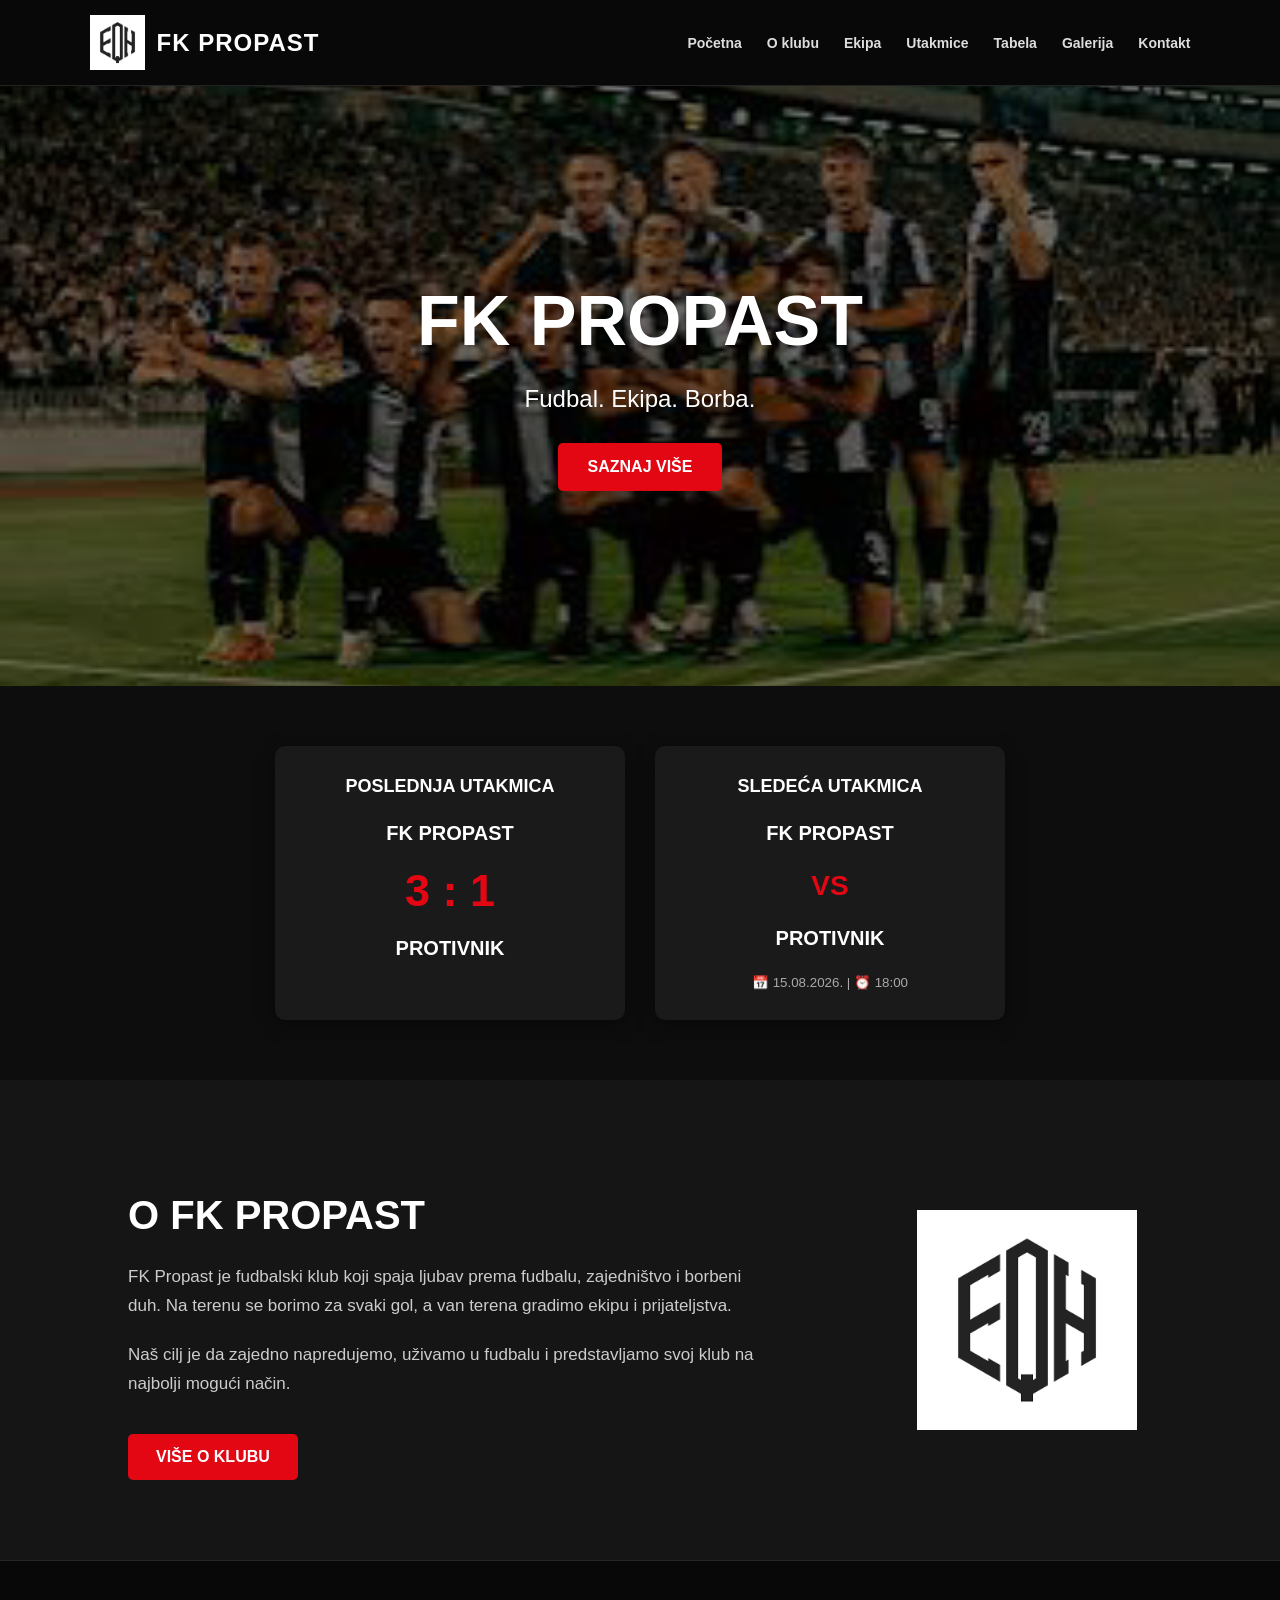
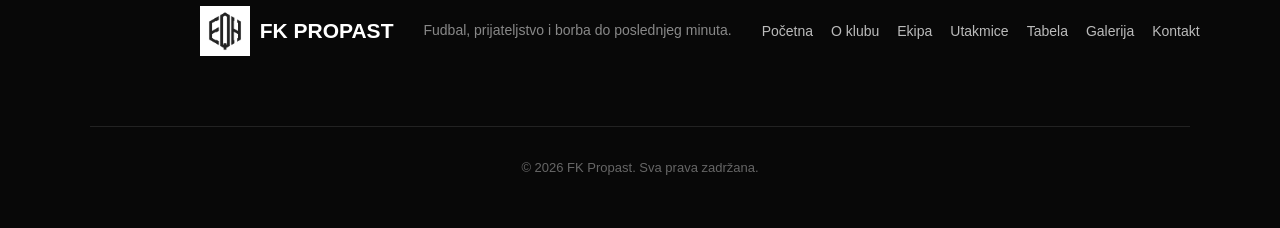
==== index.html @ aac12686 "Automatska izmena sajta" ====
<!DOCTYPE html>
<html lang="sr">
<head>
    <meta charset="UTF-8">
    <meta name="viewport" content="width=device-width, initial-scale=1.0">

    <title>FK Propast</title>
     <link rel="stylesheet" href="css/style.css">
</head>

<body>

<header>

    <div class="logo">
        <img src="assets/images/grb.png" alt="FK Propast">
        <h1>FK PROPAST</h1>
    </div>

    <button class="menu-toggle" onclick="toggleMenu()">☰</button>

    <nav id="main-nav">
        <a href="index.html">Početna</a>
        <a href="o-klubu.html">O klubu</a>
        <a href="ekipa.html">Ekipa</a>
        <a href="utakmice.html">Utakmice</a>
        <a href="tabela.html">Tabela</a>
        <a href="galerija.html">Galerija</a>
        <a href="kontakt.html">Kontakt</a>
    </nav>

</header>

<section class="hero">

    <div class="hero-content">
        <h2>FK PROPAST</h2>

            <p>Fudbal. Ekipa. Borba.</p>
        <div class="d-flex mt-4">
            <a href="#" class="hero-button">SAZNAJ VIŠE</a>
        </div>

    </div>

</section>

<section class="matches">

    <div class="match-box">
        <h3>POSLEDNJA UTAKMICA</h3>

        <p>FK PROPAST</p>

        <div class="score">
            3 : 1
        </div>

        <p>PROTIVNIK</p>
    </div>


    <div class="match-box">
        <h3>SLEDEĆA UTAKMICA</h3>

        <p>FK PROPAST</p>

        <div class="vs">
            VS
        </div>

        <p>PROTIVNIK</p>

        <small>📅 15.08.2026. | ⏰ 18:00</small>
    </div>

</section>

<section class="about">

    <div class="about-text">
        <h2>O FK PROPAST</h2>

        <p>
            FK Propast je fudbalski klub koji spaja ljubav prema fudbalu,
            zajedništvo i borbeni duh. Na terenu se borimo za svaki gol,
            a van terena gradimo ekipu i prijateljstva.
        </p>

        <p>
            Naš cilj je da zajedno napredujemo, uživamo u fudbalu i
            predstavljamo svoj klub na najbolji mogući način.
        </p>

        <a href="o-klubu.html" class="about-button">VIŠE O KLUBU</a>
    </div>

    <div class="about-logo">
        <img src="assets/images/grb.png" alt="Grb FK Propast">
    </div>

</section>


<footer>

    <div class="footer-content">

        <div class="footer-logo">
            <img src="assets/images/grb.png" alt="FK Propast">
            <h2>FK PROPAST</h2>
        </div>

        <p class="footer-description">
            Fudbal, prijateljstvo i borba do poslednjeg minuta.
        </p>

        <div class="footer-links">
            <a href="index.html">Početna</a>
            <a href="o-klubu.html">O klubu</a>
            <a href="ekipa.html">Ekipa</a>
            <a href="utakmice.html">Utakmice</a>
            <a href="tabela.html">Tabela</a>
            <a href="galerija.html">Galerija</a>
            <a href="kontakt.html">Kontakt</a>
        </div>

    </div>

    <div class="footer-bottom">
        <p>© 2026 FK Propast. Sva prava zadržana.</p>
    </div>

</footer>

<script src="js/script.js"></script>

</body>
</html>
---- css/style.css ----
body {
    margin: 0;
    font-family: Arial, sans-serif;
    background-color: #111;
    color: white;
}

header {
    background-color: #151515;
    padding: 20px 50px;
    display: flex;
    align-items: center;
    justify-content: space-between;
}

header h1 {
    margin: 0;
    font-size: 28px;
}

nav {
    display: flex;
    gap: 25px;
}

nav a {
    color: white;
    text-decoration: none;
    font-size: 16px;
}

.logo {
    display: flex;
    align-items: center;
    gap: 12px;
}

.logo img {
    width: 55px;
    height: 55px;
    object-fit: contain;
}

.logo h1 {
    margin: 0;
    font-size: 28px;
}

.hero {
    height: 600px;

    background-image:
        linear-gradient(
            rgba(0, 0, 0, 0.55),
            rgba(0, 0, 0, 0.55)
        ),
        url("../assets/images/stadion.png");

    background-size: cover;
    background-position: center;

    display: flex;
    align-items: center;
    justify-content: center;

    text-align: center;
}

.hero-content h2 {
    font-size: 70px;
    margin: 0 0 15px;
}

.hero-content p {
    font-size: 24px;
    margin-bottom: 30px;
}

.hero-button {
    display: inline-block;

    padding: 15px 30px;

    background-color: #e30613;
    color: white;

    text-decoration: none;
    font-weight: bold;

    border-radius: 5px;
}

.matches {
    display: flex;
    justify-content: center;
    gap: 30px;

    padding: 60px 30px;

    background-color: #0d0d0d;
}

.match-box {
    width: 350px;

    padding: 30px;

    background-color: #1a1a1a;

    text-align: center;

    border-radius: 10px;

    box-shadow: 0 5px 20px rgba(0, 0, 0, 0.4);
}

.match-box h3 {
    margin-top: 0;
    margin-bottom: 25px;

    font-size: 18px;
}

.match-box p {
    font-size: 20px;
    font-weight: bold;
}

.score {
    font-size: 45px;
    font-weight: bold;

    margin: 20px 0;

    color: #e30613;
}

.vs {
    font-size: 28px;
    font-weight: bold;

    margin: 25px 0;

    color: #e30613;
}

.match-box small {
    display: block;

    margin-top: 25px;

    color: #aaa;
}

.about {
    display: flex;
    align-items: center;
    justify-content: space-between;

    gap: 60px;

    padding: 80px 10%;

    background-color: #151515;
}

.about-text {
    max-width: 650px;
}

.about-text h2 {
    font-size: 40px;
    margin-bottom: 25px;
}

.about-text p {
    color: #ccc;
    font-size: 17px;
    line-height: 1.7;

    margin-bottom: 20px;
}

.about-button {
    display: inline-block;

    margin-top: 15px;

    padding: 14px 28px;

    background-color: #e30613;
    color: white;

    text-decoration: none;
    font-weight: bold;

    border-radius: 5px;
}

.about-logo {
    display: flex;
    justify-content: center;
    align-items: center;

    min-width: 250px;
}

.about-logo img {
    width: 220px;
    height: 220px;

    object-fit: contain;
}

footer {
    background-color: #080808;
    padding-top: 50px;
}

.footer-content {
    display: flex;
    justify-content: space-between;
    align-items: center;

    padding: 0 10% 40px;
}

.footer-logo {
    display: flex;
    align-items: center;
    gap: 15px;
}

.footer-logo img {
    width: 55px;
    height: 55px;
    object-fit: contain;
}

.footer-logo h2 {
    margin: 0;
    font-size: 24px;
}

.footer-links {
    display: flex;
    gap: 25px;
}

.footer-links a {
    color: #ccc;
    text-decoration: none;
    font-size: 14px;
}

.footer-links a:hover {
    color: #e30613;
}

.footer-bottom {
    border-top: 1px solid #222;

    text-align: center;

    padding: 20px;

    color: #777;
    font-size: 13px;
}

.team-header {
    text-align: center;

    padding: 70px 20px 40px;

    background-color: #111;
}

.team-header h2 {
    margin: 0;

    font-size: 50px;
}

.team-header p {
    margin-top: 15px;

    color: #aaa;

    font-size: 18px;
}

.players {
    display: flex;
    justify-content: center;
    flex-wrap: wrap;
    gap: 30px;

    padding: 30px 10% 80px;

    background-color: #111;
}

.player-card {
    width: 280px;

    background-color: #1a1a1a;

    border-radius: 10px;

    overflow: hidden;

    box-shadow: 0 5px 20px rgba(0, 0, 0, 0.4);
}

.player-image {
    width: 100%;
    height: 330px;

    background-color: #222;

    overflow: hidden;
}

.player-image img {
    width: 100%;
    height: 100%;

    object-fit: cover;
}

.player-info {
    position: relative;

    padding: 20px;

    text-align: center;
}

.player-info h3 {
    margin: 5px 0;

    font-size: 22px;
}

.player-info p {
    margin: 0;

    color: #aaa;
}

.player-number {
    position: absolute;

    top: -35px;
    right: 15px;

    width: 55px;
    height: 55px;

    display: flex;
    align-items: center;
    justify-content: center;

    background-color: #e30613;

    border-radius: 50%;

    font-size: 22px;
    font-weight: bold;
}

.players-section {
    background-color: #111;
    padding: 20px 10px 70px;
}

.position-title {
    text-align: center;

    font-size: 32px;

    margin: 0 0 30px;

    position: relative;
}

.position-title::after {
    content: "";

    display: block;

    width: 60px;
    height: 4px;

    background-color: #e30613;

    margin: 12px auto 0;
}

.club-header {
    text-align: center;
    padding: 70px 20px 50px;
    background-color: #111;
}

.club-header h2 {
    margin: 0;
    font-size: 50px;
}

.club-header p {
    margin-top: 15px;
    color: #aaa;
    font-size: 18px;
}

.club-story {
    display: flex;
    align-items: center;
    justify-content: space-between;
    gap: 70px;

    padding: 80px 10%;

    background-color: #151515;
}

.club-text {
    max-width: 700px;
}

.club-text h2 {
    font-size: 36px;
    margin-bottom: 25px;
}

.club-text p {
    color: #ccc;
    font-size: 17px;
    line-height: 1.8;
    margin-bottom: 20px;
}

.club-logo {
    display: flex;
    justify-content: center;
    align-items: center;

    min-width: 250px;
}

.club-logo img {
    width: 230px;
    height: 230px;
    object-fit: contain;
}
.matches-header {
    text-align: center;

    padding: 70px 20px 50px;

    background-color: #111;
}

.matches-header h2 {
    margin: 0;

    font-size: 50px;
}

.matches-header p {
    margin-top: 15px;

    color: #aaa;

    font-size: 18px;
}

.games {
    padding: 50px 10% 80px;

    background-color: #151515;
}

.games > h2 {
    text-align: center;

    margin-bottom: 35px;

    font-size: 30px;
}

.game-card {
    max-width: 900px;

    margin: 0 auto 60px;

    padding: 30px;

    background-color: #1f1f1f;

    border-radius: 10px;

    display: grid;

    grid-template-columns: 1fr 100px 100px 1fr;

    align-items: center;

    gap: 20px;

    text-align: center;

    box-shadow: 0 5px 20px rgba(0, 0, 0, 0.4);
}

.game-date {
    grid-column: 1 / -1;

    color: #aaa;

    font-size: 14px;
}

.team {
    font-size: 20px;

    font-weight: bold;
}

.game-score {
    font-size: 32px;

    font-weight: bold;

    color: #e30613;
}

.vs-score {
    font-size: 25px;
}

.game-info {
    grid-column: 1 / -1;

    color: #aaa;

    font-size: 14px;

    margin-top: 10px;
}

.next-title {
    margin-top: 20px;
}

.table-header {
    text-align: center;

    padding: 70px 20px 50px;

    background-color: #111;
}

.table-header h2 {
    margin: 0;

    font-size: 50px;
}

.table-header p {
    margin-top: 15px;

    color: #aaa;

    font-size: 18px;
}

.league-table {
    padding: 50px 10% 80px;

    background-color: #151515;

    overflow-x: auto;
}

.league-table table {
    width: 100%;

    max-width: 1100px;

    margin: 0 auto;

    border-collapse: collapse;

    background-color: #1f1f1f;
}

.league-table th {
    background-color: #e30613;

    color: white;

    padding: 18px 12px;

    font-size: 14px;
}

.league-table td {
    padding: 18px 12px;

    text-align: center;

    border-bottom: 1px solid #333;

    color: #ddd;
}

.league-table td:nth-child(2) {
    text-align: left;

    font-weight: bold;
}

.league-table tbody tr:hover {
    background-color: #292929;
}

.league-table tbody tr:first-child {
    background-color: #252525;
}

.league-table tbody tr:first-child td {
    color: white;

    font-weight: bold;
}

.gallery-header {
    text-align: center;

    padding: 70px 20px 50px;

    background-color: #111;
}

.gallery-header h2 {
    margin: 0;

    font-size: 50px;
}

.gallery-header p {
    margin-top: 15px;

    color: #aaa;

    font-size: 18px;
}

.gallery {
    display: grid;

    grid-template-columns: repeat(3, 1fr);

    gap: 25px;

    padding: 50px 10% 80px;

    background-color: #151515;
}

.gallery-item {
    height: 250px;

    overflow: hidden;

    border-radius: 10px;

    background-color: #222;
}

.gallery-item img {
    width: 100%;
    height: 100%;

    object-fit: cover;

    transition: transform 0.4s ease;
}

.gallery-item:hover img {
    transform: scale(1.08);
}

.contact-header {
    text-align: center;
    padding: 70px 20px 50px;
    background-color: #111;
}

.contact-header h2 {
    margin: 0;
    font-size: 50px;
}

.contact-header p {
    margin-top: 15px;
    color: #aaa;
    font-size: 18px;
}

.contact-section {
    display: flex;
    justify-content: center;
    gap: 80px;

    padding: 70px 10% 90px;

    background-color: #151515;
}

.contact-info,
.contact-form {
    width: 45%;
    max-width: 500px;
}

.contact-info h2,
.contact-form h2 {
    font-size: 30px;
    margin-bottom: 25px;
}

.contact-info > p {
    color: #bbb;
    line-height: 1.7;
    margin-bottom: 35px;
}

.contact-item {
    display: flex;
    flex-direction: column;
    gap: 7px;

    margin-bottom: 25px;

    padding-bottom: 20px;

    border-bottom: 1px solid #333;
}

.contact-item strong {
    font-size: 17px;
}

.contact-item span {
    color: #aaa;
}

.contact-form form {
    display: flex;
    flex-direction: column;
    gap: 15px;
}

.contact-form input,
.contact-form textarea {
    width: 100%;
    box-sizing: border-box;

    padding: 15px;

    border: 1px solid #333;
    border-radius: 5px;

    background-color: #202020;
    color: white;

    font-family: inherit;
    font-size: 15px;
}

.contact-form input:focus,
.contact-form textarea:focus {
    outline: none;

    border-color: #e30613;
}

.contact-form textarea {
    resize: vertical;
}

.contact-form button {
    padding: 15px;

    border: none;
    border-radius: 5px;

    background-color: #e30613;
    color: white;

    font-size: 16px;
    font-weight: bold;

    cursor: pointer;
}

.contact-form button:hover {
    background-color: #b80510;
}

header {
    display: flex;
    justify-content: space-between;
    align-items: center;

    padding: 15px 7%;

    background-color: #080808;

    border-bottom: 1px solid #222;
}

.logo {
    display: flex;
    align-items: center;

    gap: 12px;
}

.logo img {
    width: 55px;
    height: 55px;

    object-fit: contain;
}

.logo h1 {
    margin: 0;

    font-size: 24px;

    letter-spacing: 1px;
}

nav {
    display: flex;

    align-items: center;

    gap: 25px;
}

nav a {
    color: #ddd;

    text-decoration: none;

    font-size: 14px;

    font-weight: bold;

    transition: color 0.3s ease;
}

nav a:hover {
    color: #e30613;
}

@media (max-width: 768px) {

    header {
        flex-direction: column;
        gap: 20px;
        padding: 20px;
    }

    nav {
        flex-wrap: wrap;
        justify-content: center;
        gap: 15px;
    }

    nav a {
        font-size: 13px;
    }

    .logo h1 {
        font-size: 21px;
    }

    .hero {
        min-height: 60vh;
    }

    .matches {
        flex-direction: column;
        align-items: center;
        padding: 40px 20px;
    }

    .match-box {
        width: 100%;
        max-width: 350px;
        box-sizing: border-box;
    }

    .about {
        flex-direction: column;
        text-align: center;
        padding: 60px 25px;
    }

    .about-logo {
        min-width: auto;
    }

    .club-story {
        flex-direction: column;
        text-align: center;
        padding: 60px 25px;
    }

    .club-logo {
        min-width: auto;
    }

    .game-card {
        grid-template-columns: 1fr;
        gap: 15px;
    }

    .game-date,
    .game-info {
        grid-column: auto;
    }

    .gallery {
        grid-template-columns: 1fr;
        padding: 40px 20px 60px;
    }

    .gallery-item {
        height: 280px;
    }

    .contact-section {
        flex-direction: column;
        gap: 50px;
        padding: 60px 25px;
    }

    .contact-info,
    .contact-form {
        width: 100%;
        max-width: none;
    }

    .league-table {
        padding: 40px 15px 60px;
    }

    .table-header h2,
    .matches-header h2,
    .gallery-header h2,
    .contact-header h2,
    .club-header h2 {
        font-size: 38px;
    }

}

.menu-toggle {
    display: none;

    background: none;
    border: none;

    color: white;

    font-size: 30px;

    cursor: pointer;
}

@media (max-width: 768px) {

    header {
        display: flex;
        flex-direction: row;
        justify-content: space-between;
        align-items: center;

        width: 100%;
        box-sizing: border-box;

        padding: 12px 18px;
    }

    .logo {
        display: flex;
        align-items: center;
        gap: 8px;
    }

    .logo img {
        width: 45px;
        height: 45px;
    }

    .logo h1 {
        font-size: 19px;
    }

    .menu-toggle {
        display: block;

        position: static;

        width: 45px;
        height: 45px;

        padding: 0;

        font-size: 28px;
    }

    nav {
        display: none;
    }

    nav.active {
        display: flex;

        position: absolute;

        top: 70px;
        left: 0;

        width: 100%;

        box-sizing: border-box;

        padding: 20px;

        background-color: #080808;

        flex-direction: column;
        align-items: center;

        gap: 18px;

        z-index: 1000;
    }

}

.menu-toggle {
    display: none;
}

@media (max-width: 768px) {

    header {
        position: relative;
        display: flex;
        flex-direction: row;
        justify-content: space-between;
        align-items: center;
        width: 100%;
        box-sizing: border-box;
        padding: 12px 18px;
    }

    .logo {
        display: flex;
        align-items: center;
        gap: 8px;
    }

    .logo img {
        width: 45px;
        height: 45px;
    }

    .logo h1 {
        font-size: 19px;
    }

    .menu-toggle {
        display: block;
        background: none;
        border: none;
        color: white;
        font-size: 28px;
        cursor: pointer;
        width: 45px;
        height: 45px;
        padding: 0;
    }

    header nav {
        display: none;
    }

    header nav.active {
        display: flex;

        position: absolute;
        top: 100%;
        left: 0;

        width: 100%;

        box-sizing: border-box;

        flex-direction: column;
        align-items: center;

        gap: 18px;

        padding: 20px 0;

        background-color: #080808;

        z-index: 9999;
    }

    header nav.active a {
        display: block;
    }
}

html,
body {
    width: 100%;
    max-width: 100%;
    margin: 0;
    padding: 0;
    overflow-x: hidden;
}

* {
    box-sizing: border-box;
}

main {
    width: 100%;
    max-width: 100%;
}

footer {
    width: 100%;
    box-sizing: border-box;

    background-color: #080808;

    border-top: 1px solid #252525;

    padding: 45px 7% 20px;

    text-align: center;
}

.footer-content {
    max-width: 1100px;

    margin: 0 auto;
}

.footer-logo {
    display: flex;
    justify-content: center;
    align-items: center;

    gap: 12px;

    margin-bottom: 15px;
}

.footer-logo img {
    width: 55px;
    height: 55px;

    object-fit: contain;
}

.footer-logo h2 {
    margin: 0;

    font-size: 22px;
}

.footer-content p {
    color: #888;

    font-size: 14px;

    margin: 10px 0;
}

.footer-links {
    display: flex;

    justify-content: center;

    flex-wrap: wrap;

    gap: 22px;

    margin: 25px 0;
}

.footer-links a {
    color: #bbb;

    text-decoration: none;

    font-size: 14px;

    transition: color 0.3s ease;
}

.footer-links a:hover {
    color: #e30613;
}

.footer-bottom {
    margin-top: 30px;

    padding-top: 20px;

    border-top: 1px solid #222;

    color: #666;

    font-size: 13px;
}

@media (max-width: 768px) {

    footer {
        width: 100%;
        padding: 35px 20px 20px;
        text-align: center;
    }

    .footer-content {
        width: 100%;
    }

    .footer-logo {
        display: flex;
        flex-direction: column;
        justify-content: center;
        align-items: center;
        gap: 8px;
    }

    .footer-logo img {
        width: 55px;
        height: 55px;
    }

    .footer-logo h2 {
        font-size: 20px;
    }

    .footer-description {
        line-height: 1.5;
        margin: 15px 0 25px;
    }

    .footer-links {
        display: flex;
        flex-direction: column;
        align-items: center;
        justify-content: center;

        width: 100%;

        gap: 14px;

        margin: 25px 0;
    }

    .footer-links a {
        display: block;
        width: 100%;
        text-align: center;
    }

    .footer-bottom {
        line-height: 1.6;
        margin-top: 25px;
    }

}

}

.footer-description {
    color: #888;
    font-size: 14px;
    margin: 10px 0 20px;
}

.footer-links a {
    transition: all 0.3s ease;
}

.footer-links a:hover {
    color: #e30613;
    transform: translateY(-2px);
}

@media (max-width: 768px) {

    footer .footer-links {
        display: flex !important;
        flex-direction: column !important;
        align-items: center !important;
        justify-content: center !important;

        width: 100% !important;

        gap: 14px !important;
    }

    footer .footer-links a {
        display: block !important;
        width: 100% !important;

        text-align: center !important;
    }

}

@media (max-width: 768px) {

    footer .footer-content {
        display: flex !important;
        flex-direction: column !important;
        align-items: center !important;
        justify-content: center !important;
        width: 100% !important;
    }

    footer .footer-logo {
        display: flex !important;
        flex-direction: column !important;
        align-items: center !important;
        justify-content: center !important;
        width: 100% !important;
        margin-bottom: 15px !important;
    }

    footer .footer-description {
        display: block !important;
        width: 100% !important;
        max-width: 280px !important;
        text-align: center !important;
        margin: 10px auto 20px !important;
    }

    footer .footer-links {
        display: flex !important;
        flex-direction: column !important;
        align-items: center !important;
        justify-content: center !important;
        width: 100% !important;
        gap: 14px !important;
        margin: 15px 0 25px !important;
    }

    footer .footer-links a {
        display: block !important;
        width: auto !important;
        text-align: center !important;
    }

}

@media (min-width: 769px) {

    footer .footer-content {
        display: flex !important;
        align-items: center !important;
        justify-content: space-between !important;
        gap: 30px !important;

        width: 100% !important;
        max-width: 1200px !important;
        margin: 0 auto !important;
    }

    footer .footer-logo {
        display: flex !important;
        align-items: center !important;
        justify-content: flex-start !important;

        gap: 10px !important;
        margin: 0 !important;

        flex-shrink: 0 !important;
    }

    footer .footer-logo img {
        width: 50px !important;
        height: 50px !important;
    }

    footer .footer-logo h2 {
        font-size: 21px !important;
        white-space: nowrap !important;
    }

    footer .footer-description {
        margin: 0 !important;

        text-align: center !important;

        max-width: 280px !important;

        line-height: 1.5;
    }

    footer .footer-links {
        display: flex !important;
        flex-direction: row !important;

        align-items: center !important;
        justify-content: flex-end !important;

        gap: 18px !important;

        margin: 0 !important;

        flex-wrap: nowrap !important;
    }

    footer .footer-links a {
        width: auto !important;

        white-space: nowrap !important;
    }

}

@media (min-width: 769px) {

    footer .footer-description {
        max-width: none !important;
        white-space: nowrap !important;
    }

}
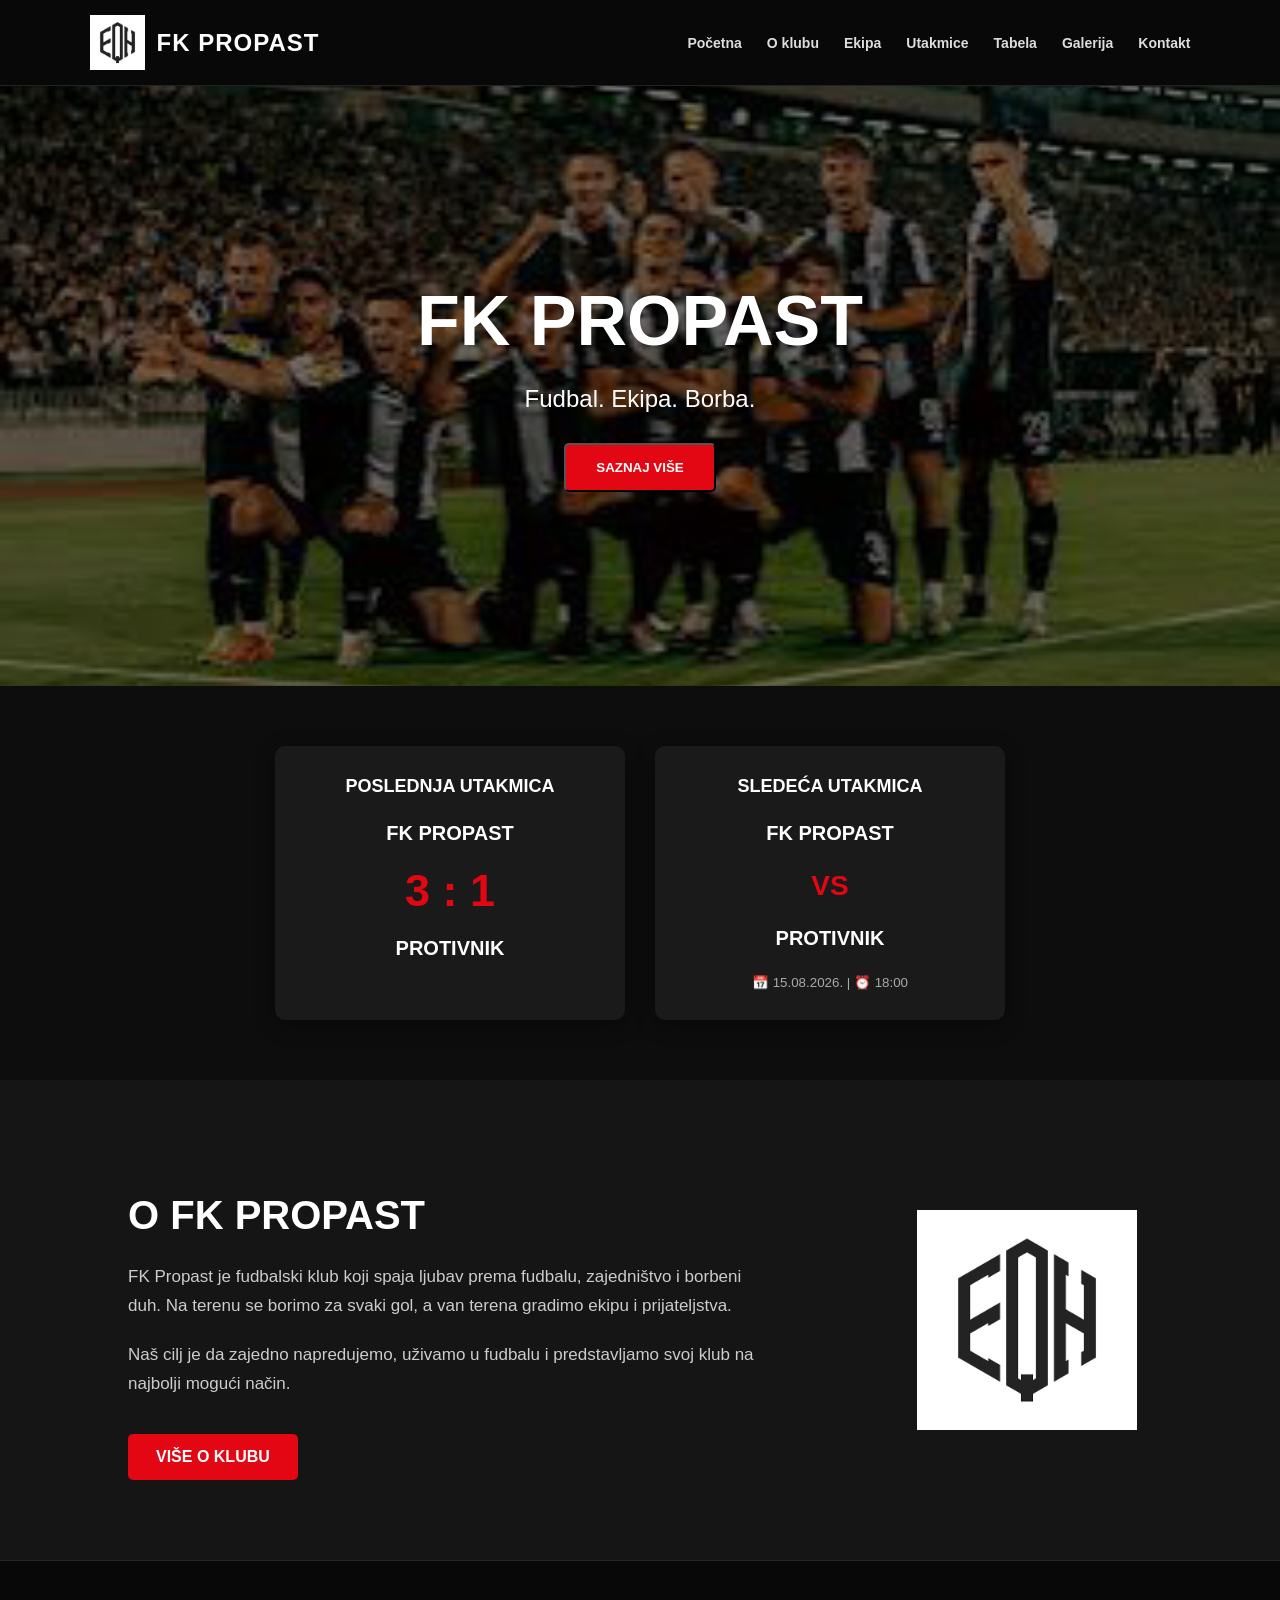
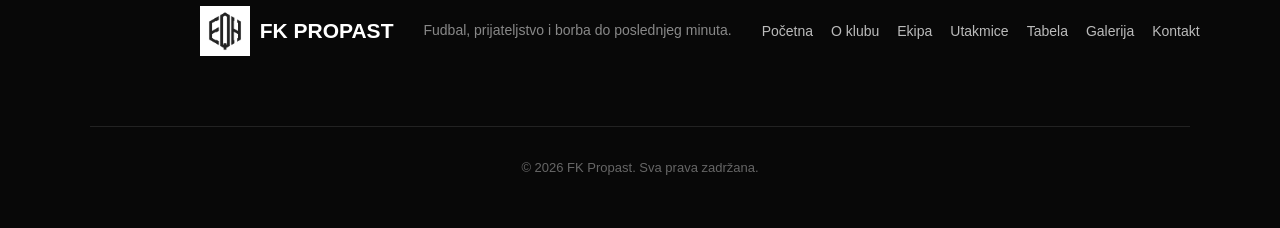
==== commit 84386585: "Automatska izmena sajta" ====
--- a/index.html
+++ b/index.html
@@ -37,15 +37,13 @@
         <h2>FK PROPAST</h2>
 
             <p>Fudbal. Ekipa. Borba.</p>
-        <div class="d-flex mt-4">
-            <a href="#" class="hero-button">SAZNAJ VIŠE</a>
-        </div>
 
+            <button class="hero-button" onclick="promeniTekst()">SAZNAJ VIŠE</button>
     </div>
 
 </section>
 
-<section class="matches">
+<section id="vise" class="matches">
 
     <div class="match-box">
         <h3>POSLEDNJA UTAKMICA</h3>
--- a/css/style.css
+++ b/css/style.css
@@ -82,12 +82,17 @@
     padding: 15px 30px;
 
     background-color: #e30613;
+    transition: 0.3s;
     color: white;
 
     text-decoration: none;
     font-weight: bold;
 
     border-radius: 5px;
+}
+
+.hero-button:hover {
+    background-color: #b5000b;
 }
 
 .matches {
@@ -1300,7 +1305,7 @@
 
 }
 
-}
+
 
 .footer-description {
     color: #888;
@@ -1457,4 +1462,8 @@
         white-space: nowrap !important;
     }
 
+}
+
+html {
+    scroll-behavior: smooth;
 }
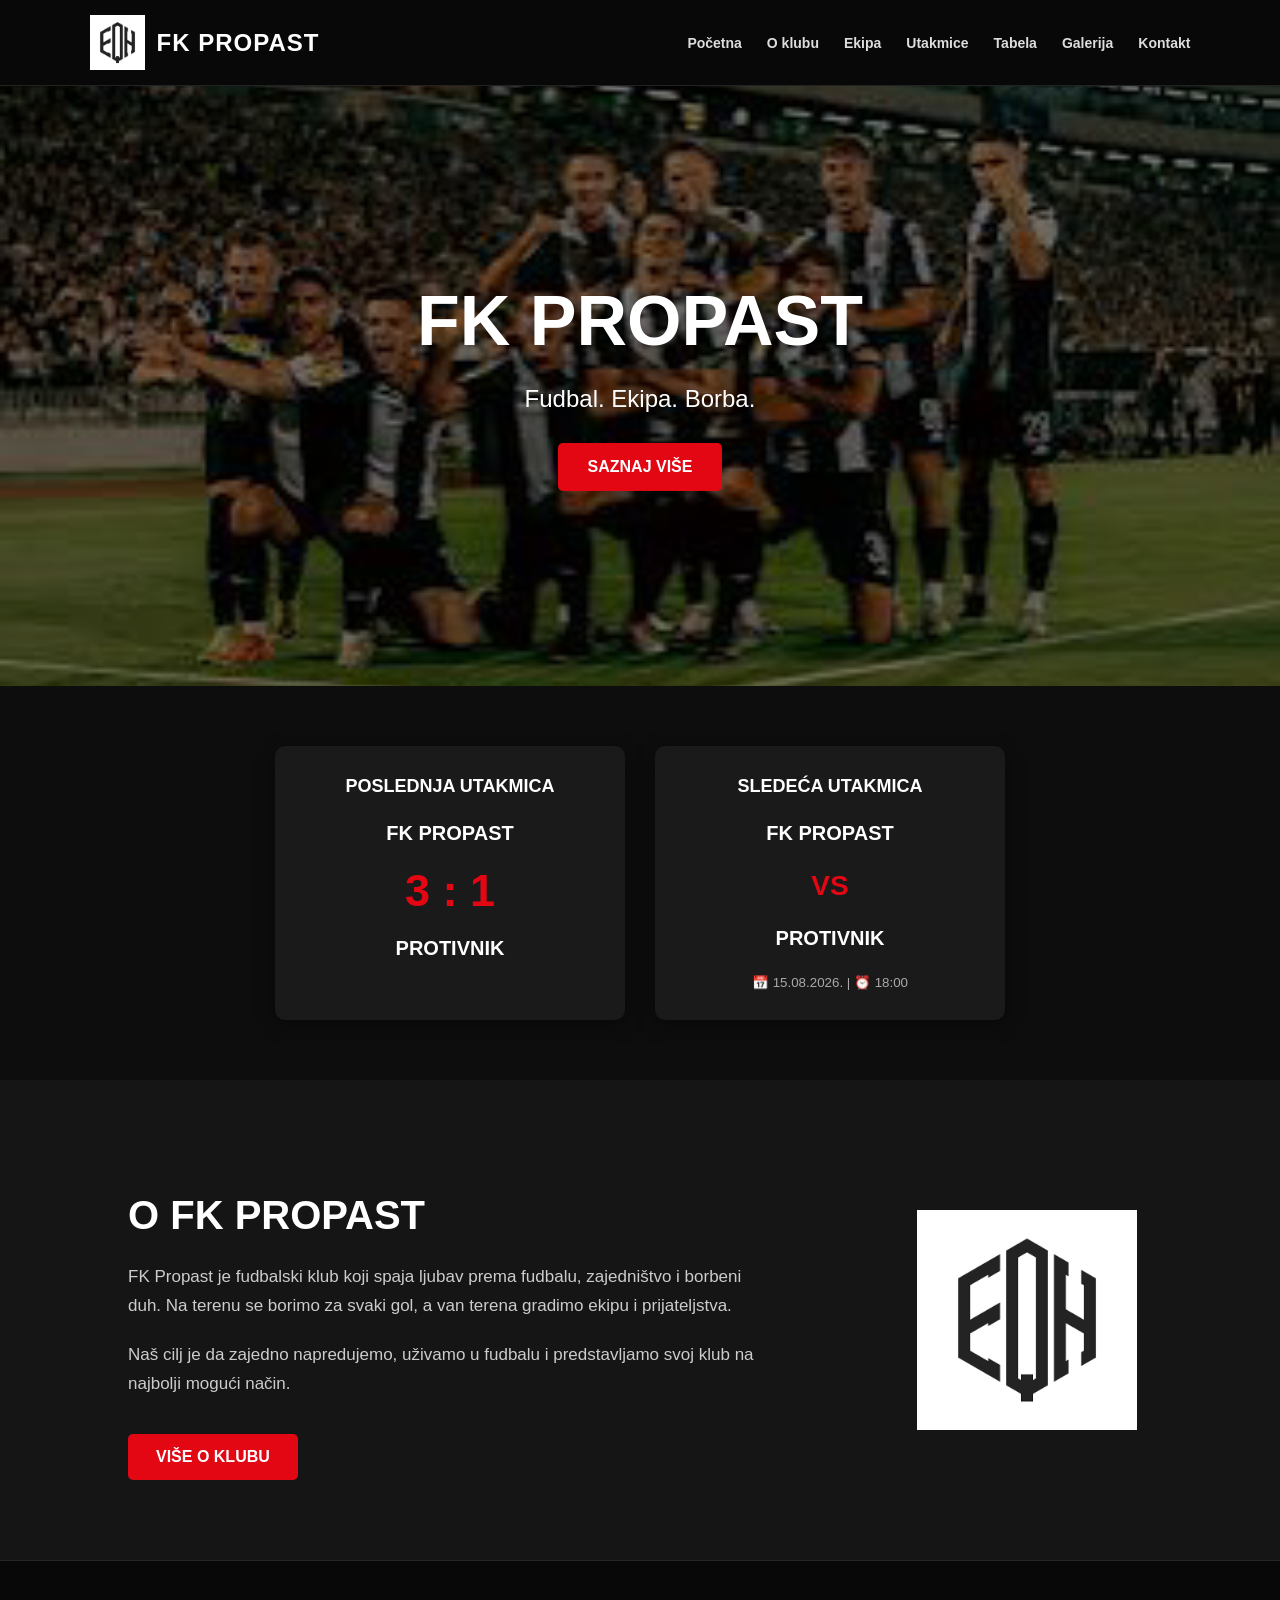
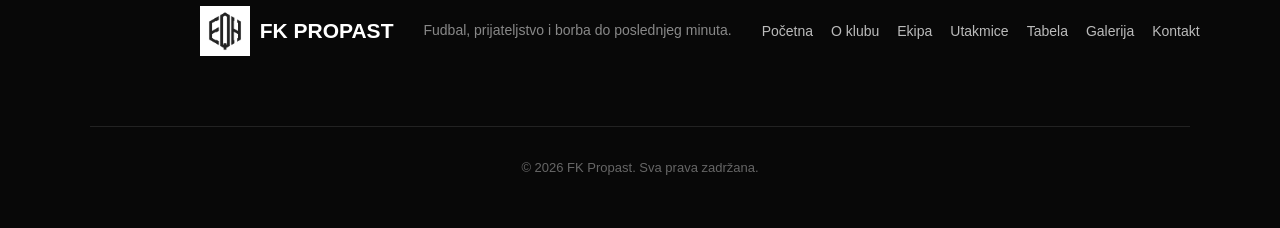
==== commit 7c24c698: "Automatska izmena sajta" ====
--- a/index.html
+++ b/index.html
@@ -38,7 +38,7 @@
 
             <p>Fudbal. Ekipa. Borba.</p>
 
-            <button class="hero-button" onclick="promeniTekst()">SAZNAJ VIŠE</button>
+          <a href="#vise" class="hero-button">SAZNAJ VIŠE</a>
     </div>
 
 </section>
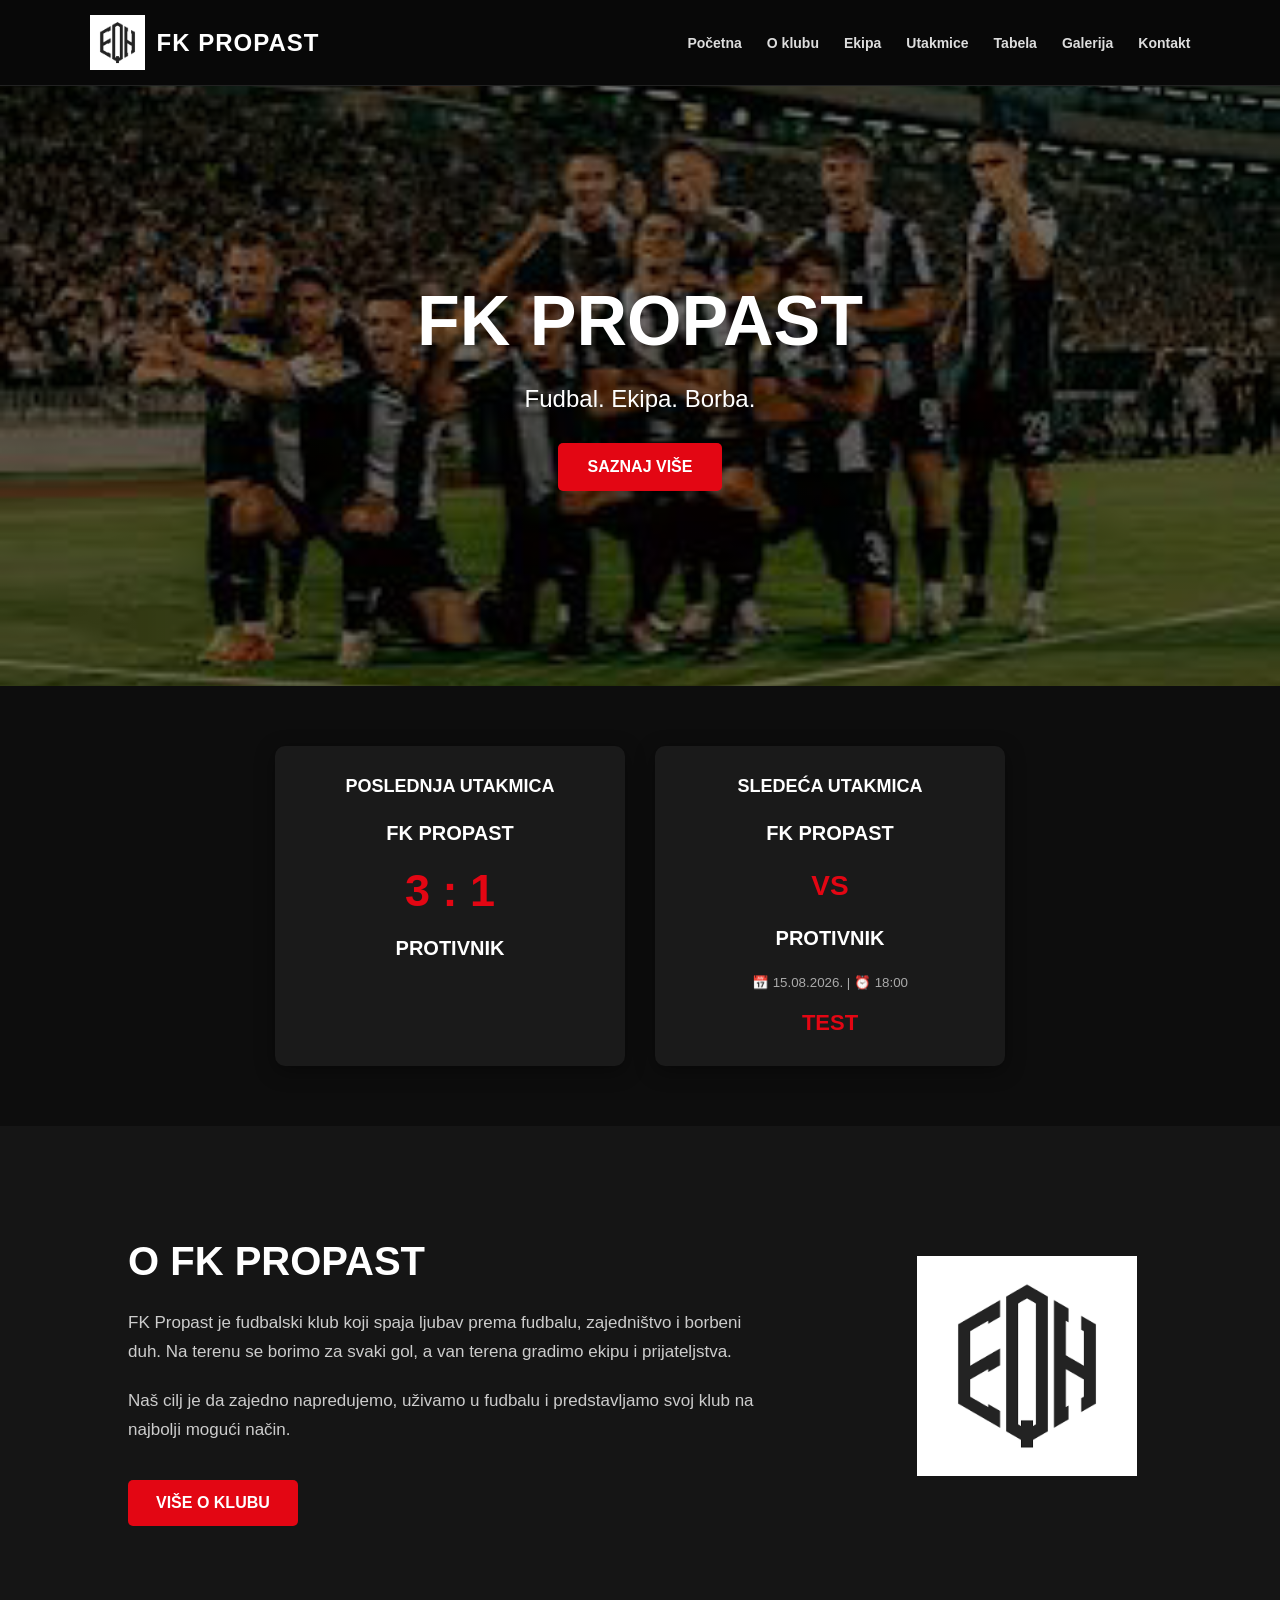
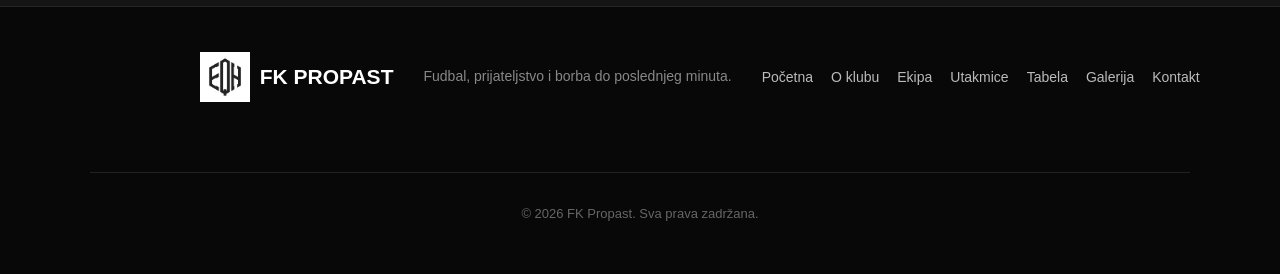
==== commit f7ce15eb: "Automatska izmena sajta" ====
--- a/index.html
+++ b/index.html
@@ -70,6 +70,9 @@
         <p>PROTIVNIK</p>
 
         <small>📅 15.08.2026. | ⏰ 18:00</small>
+
+        <div id="countdown"></div>
+
     </div>
 
 </section>
--- a/css/style.css
+++ b/css/style.css
@@ -1466,4 +1466,11 @@
 
 html {
     scroll-behavior: smooth;
+}
+
+#countdown {
+    margin-top: 20px;
+    font-size: 22px;
+    font-weight: bold;
+    color: #e30613;
 }
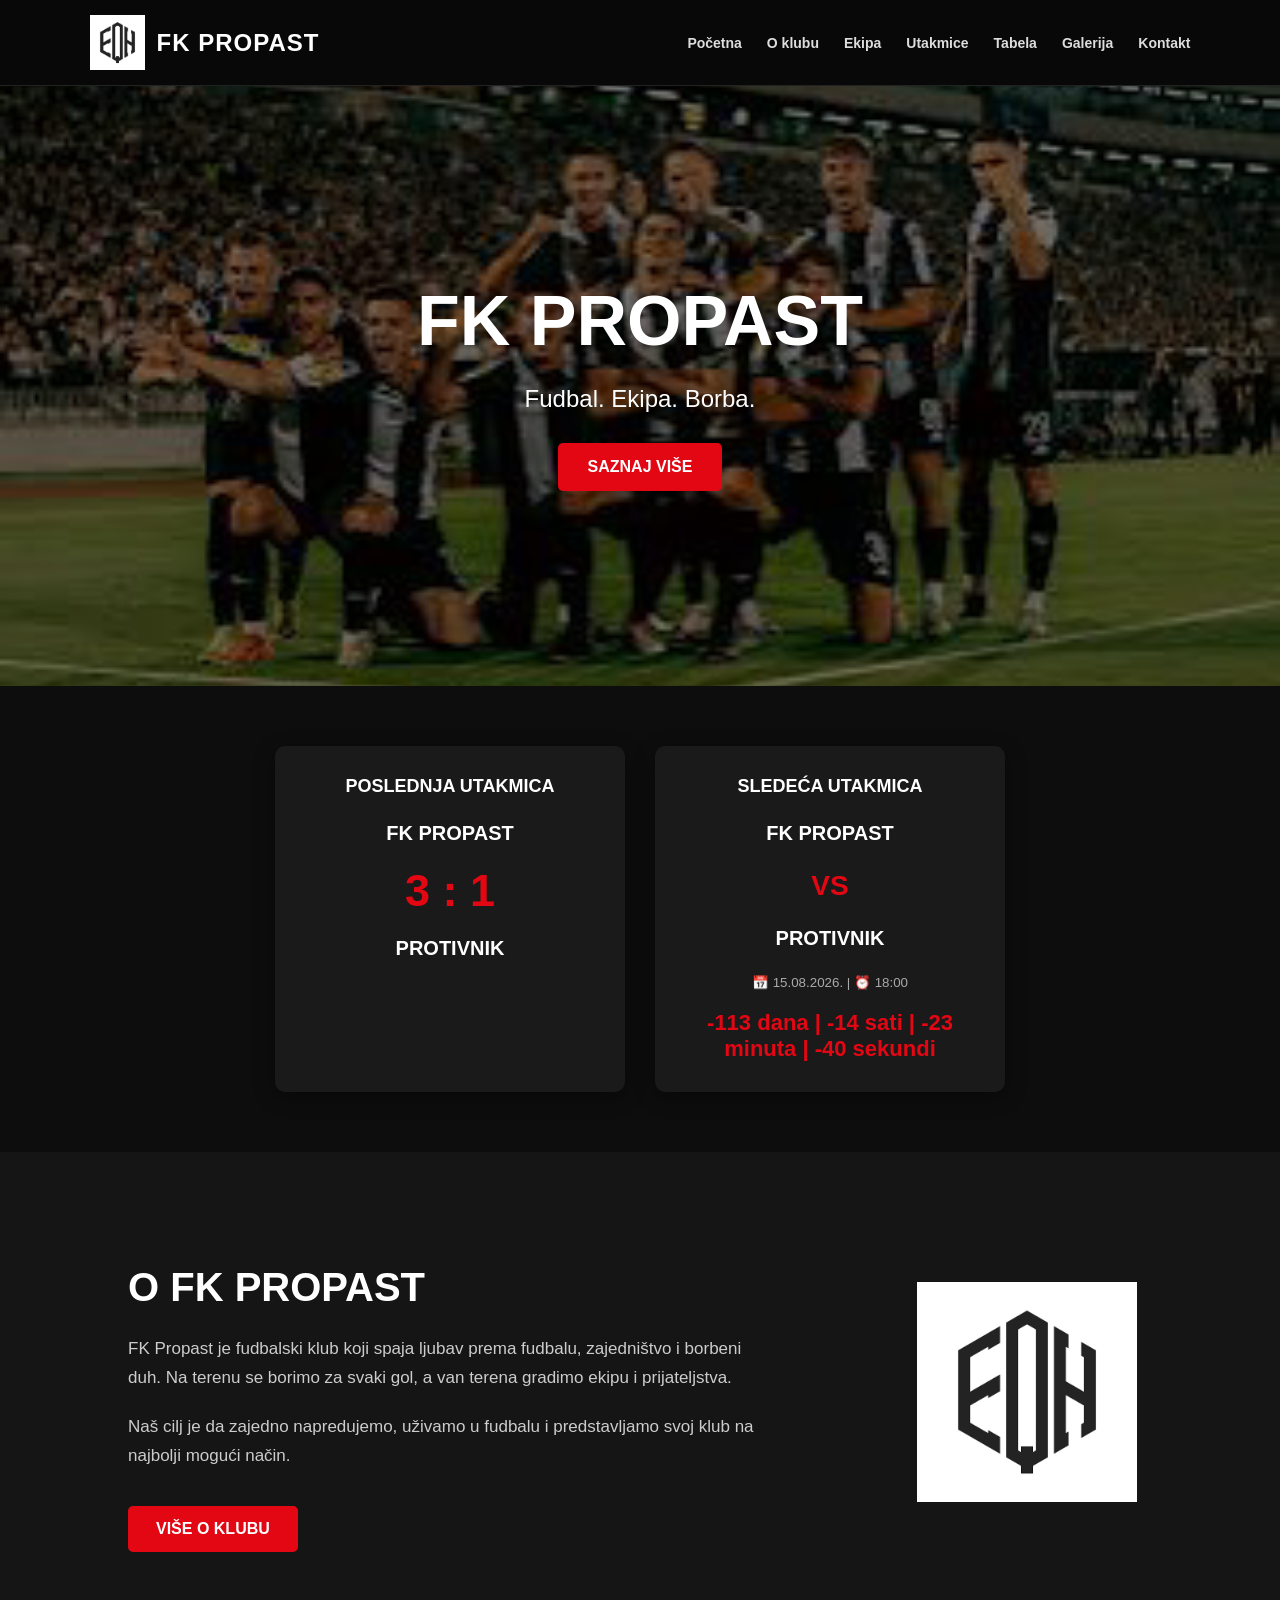
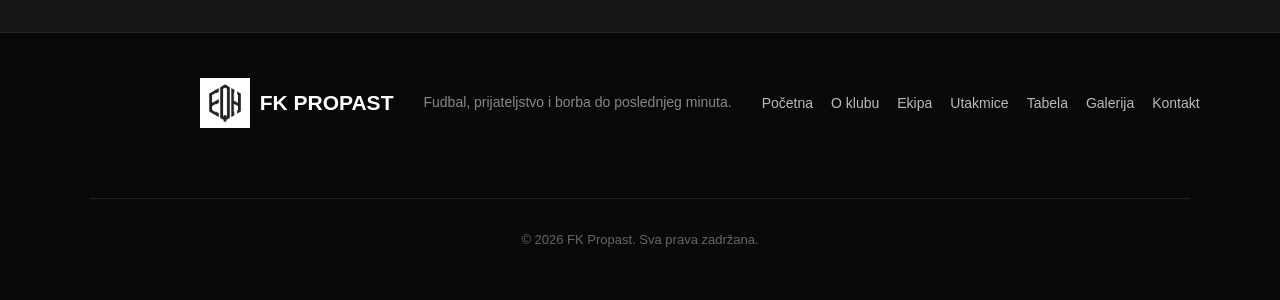
==== commit c97be292: "Automatska izmena sajta" ====
--- a/index.html
+++ b/index.html
@@ -136,5 +136,42 @@
 
 <script src="js/script.js"></script>
 
+<script>
+const gallery = document.querySelector('.gallery');
+const track = document.querySelector('.gallery-track');
+
+let isDown = false;
+let startX;
+let scrollLeft;
+
+gallery.addEventListener('mousedown', (e) => {
+    isDown = true;
+    gallery.style.cursor = 'grabbing';
+    startX = e.pageX - gallery.offsetLeft;
+    scrollLeft = gallery.scrollLeft;
+});
+
+gallery.addEventListener('mouseleave', () => {
+    isDown = false;
+    gallery.style.cursor = 'grab';
+});
+
+gallery.addEventListener('mouseup', () => {
+    isDown = false;
+    gallery.style.cursor = 'grab';
+});
+
+gallery.addEventListener('mousemove', (e) => {
+    if (!isDown) return;
+
+    e.preventDefault();
+
+    const x = e.pageX - gallery.offsetLeft;
+    const walk = (x - startX) * 1.5;
+
+    gallery.scrollLeft = scrollLeft - walk;
+});
+</script>
+
 </body>
 </html>
--- a/css/style.css
+++ b/css/style.css
@@ -665,24 +665,25 @@
 }
 
 .gallery {
-    display: grid;
-
-    grid-template-columns: repeat(3, 1fr);
-
+    overflow: hidden;
+    padding: 50px 10% 80px;
+    background-color: #151515;
+    cursor: grab;
+}
+
+.gallery-track {
+    display: flex;
+    flex-wrap: nowrap;
     gap: 25px;
-
-    padding: 50px 10% 80px;
-
-    background-color: #151515;
+    width: max-content;
 }
 
 .gallery-item {
+    flex: 0 0 350px;
+    width: 350px;
     height: 250px;
-
     overflow: hidden;
-
     border-radius: 10px;
-
     background-color: #222;
 }
 
@@ -691,7 +692,7 @@
     height: 100%;
 
     object-fit: cover;
-
+    
     transition: transform 0.4s ease;
 }
 
